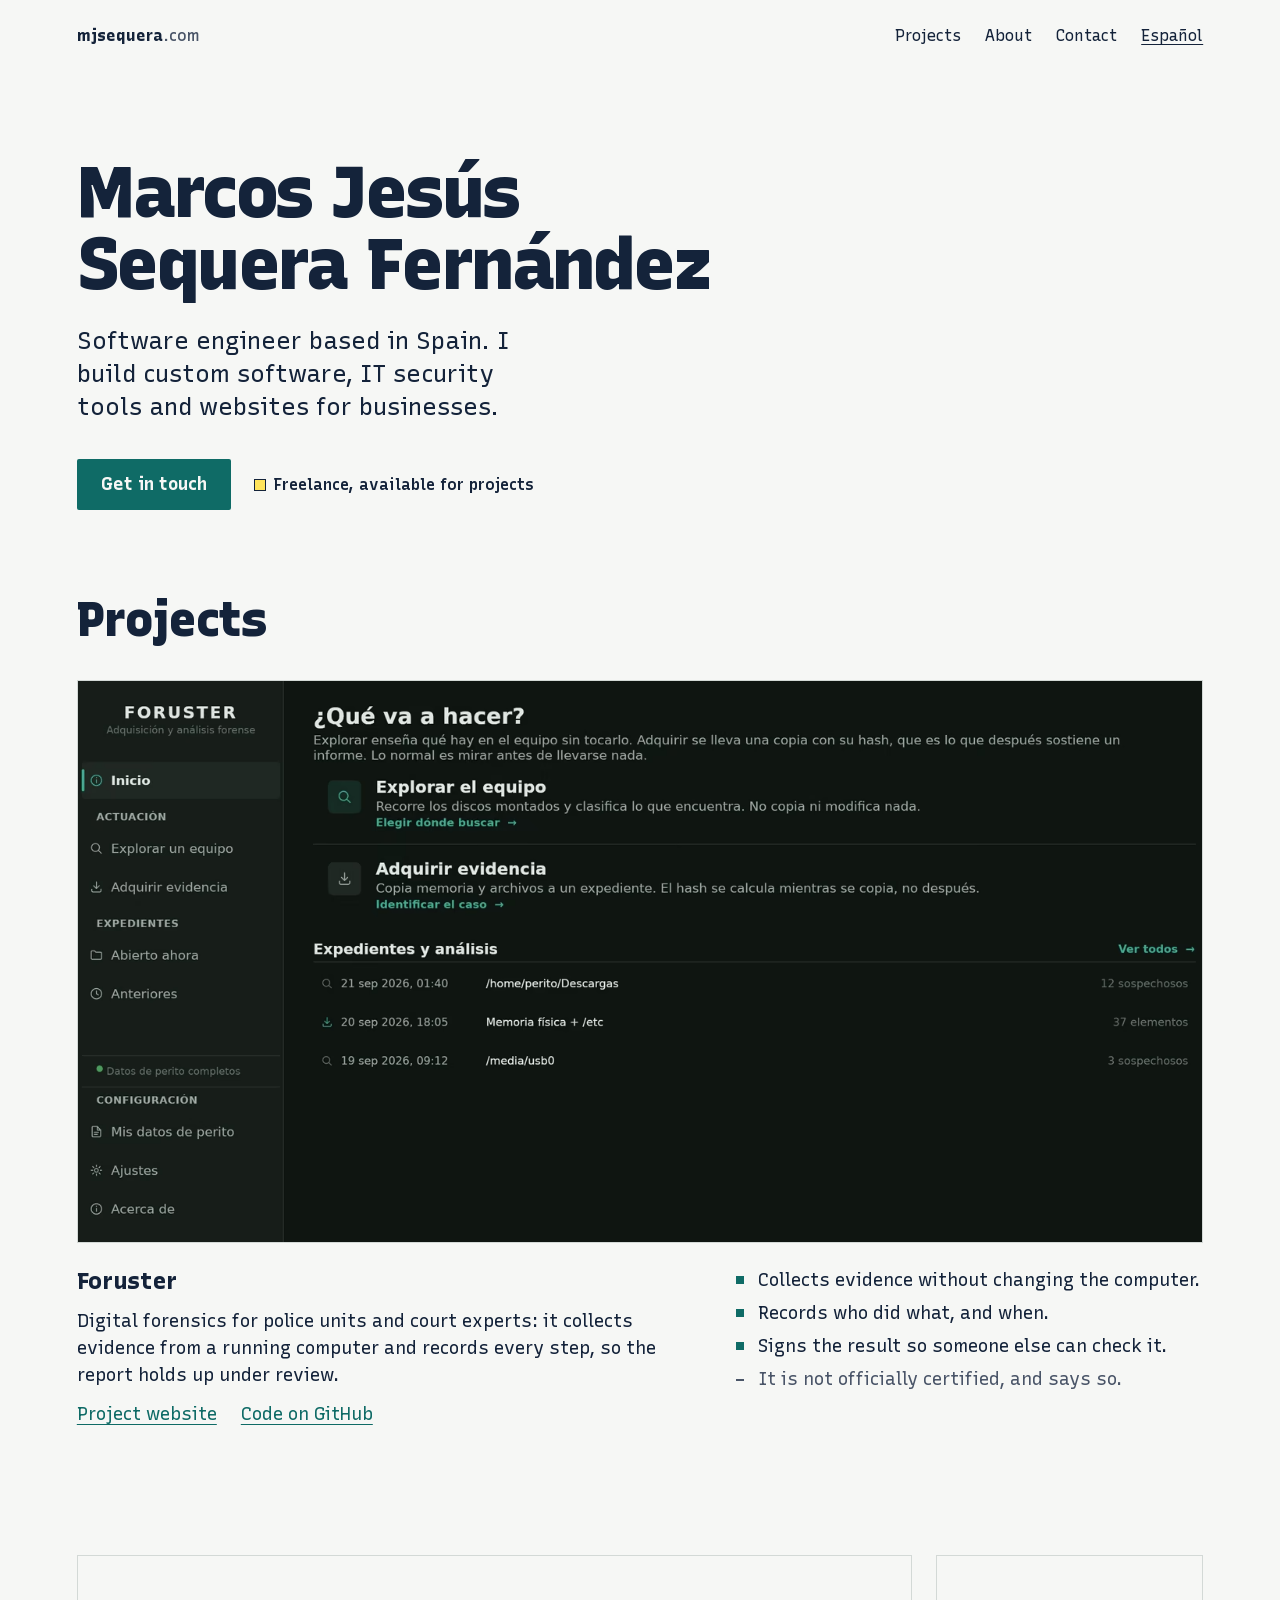
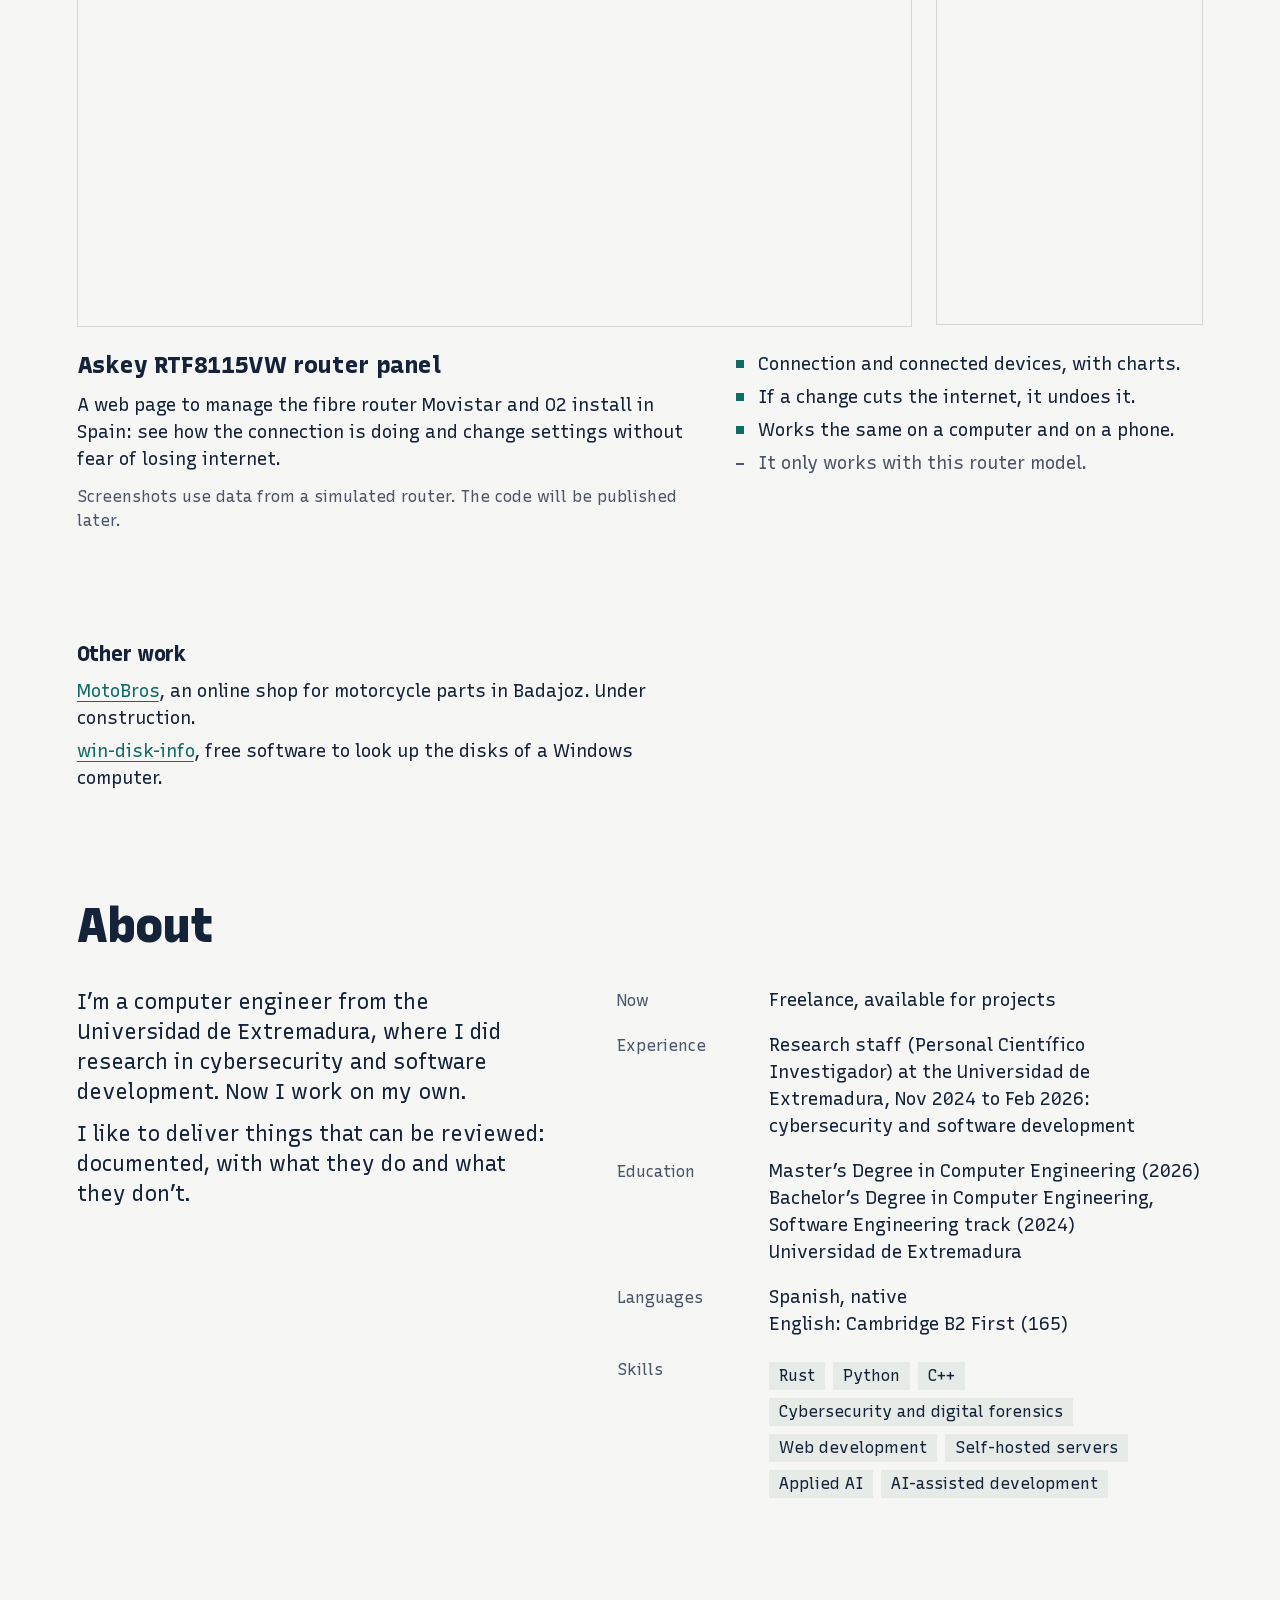
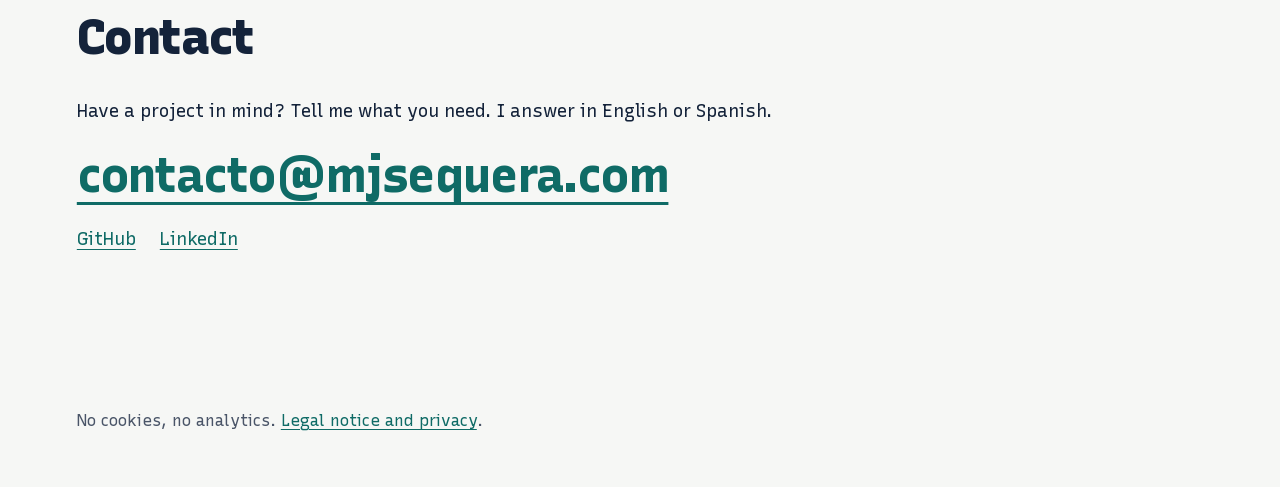
==== en/index.html @ 3b527295 "Publicar c55e4aa" ====
<!DOCTYPE html>
<html lang="en">
<head>
<meta charset="utf-8">
<meta http-equiv="Content-Security-Policy" content="default-src 'none'; style-src 'self'; img-src 'self'; font-src 'self'; base-uri 'none'; form-action 'none'">
<meta name="referrer" content="no-referrer">
<meta name="viewport" content="width=device-width, initial-scale=1">
<title>Marcos Jesús Sequera Fernández, software engineer</title>
<meta name="description" content="Freelance software engineer in Spain: custom software, IT security and websites for businesses. Available for projects.">
<meta name="color-scheme" content="light dark">
<meta name="theme-color" content="#f6f7f5" media="(prefers-color-scheme: light)">
<meta name="theme-color" content="#0f1b2d" media="(prefers-color-scheme: dark)">
<link rel="canonical" href="https://mjsequera.com/en/">
<link rel="alternate" hreflang="en" href="https://mjsequera.com/en/">
<link rel="alternate" hreflang="es" href="https://mjsequera.com/">
<link rel="alternate" hreflang="x-default" href="https://mjsequera.com/">
<meta property="og:type" content="website">
<meta property="og:site_name" content="Marcos Jesús Sequera Fernández">
<meta property="og:title" content="Marcos Jesús Sequera Fernández, software engineer">
<meta property="og:description" content="Freelance software engineer in Spain: custom software, IT security and websites for businesses. Available for projects.">
<meta property="og:url" content="https://mjsequera.com/en/">
<meta property="og:locale" content="en_GB">
<meta property="og:image" content="https://mjsequera.com/og.png">
<meta property="og:image:width" content="1200">
<meta property="og:image:height" content="630">
<meta property="og:image:alt" content="Marcos Jesús Sequera Fernández, software engineer: IT security, custom software and websites for businesses.">
<meta name="twitter:card" content="summary_large_image">
<meta name="twitter:title" content="Marcos Jesús Sequera Fernández, software engineer">
<meta name="twitter:description" content="Freelance software engineer in Spain: custom software, IT security and websites for businesses. Available for projects.">
<meta name="twitter:image" content="https://mjsequera.com/og.png">
<meta name="twitter:image:alt" content="Marcos Jesús Sequera Fernández, software engineer: IT security, custom software and websites for businesses.">
<link rel="preload" href="/fonts/recursive-texto.ffcfb6e7d9.woff2" as="font" type="font/woff2" crossorigin>
<link rel="stylesheet" href="/style.css?h=6507ff022df979b669b0">
<link rel="icon" href="/favicon.svg" type="image/svg+xml">
<script type="application/ld+json">
{
  "@context": "https://schema.org",
  "@type": "Person",
  "name": "Marcos Jesús Sequera Fernández",
  "url": "https://mjsequera.com",
  "jobTitle": "Software engineer",
  "email": "mailto:contacto@mjsequera.com",
  "sameAs": ["https://github.com/m4rz3r0", "https://es.linkedin.com/in/msequerapj"]
}
</script>
</head>
<body>
<a class="saltar" href="#contenido">Skip to content</a>
<header class="cabecera">
  <a class="marca" href="/en/">mjsequera<span class="marca-dominio">.com</span></a>
  <nav class="nav" aria-label="Sections">
    <ul>
      <li><a href="/en/#proyectos">Projects</a></li>
      <li><a href="/en/#sobre-mi">About</a></li>
      <li><a href="/en/#contacto">Contact</a></li>
    </ul>
  </nav>
  <a class="idioma" href="/" hreflang="es" lang="es" aria-label="Leer esta página en español">Español</a>
</header>
<main id="contenido" tabindex="-1">

<div class="portada">
<h1 id="nombre">Marcos Jesús Sequera Fernández</h1>
<p class="entrada">Software engineer based in Spain. I build custom software, IT security tools and websites for businesses.</p>
<p class="acciones"><a class="boton" href="mailto:contacto@mjsequera.com">Get in touch</a> <span class="estado">Freelance, available for projects</span></p>
</div>
<section id="proyectos" aria-labelledby="t-proyectos">
<h2 id="t-proyectos">Projects</h2>
<article class="proyecto" aria-labelledby="p-foruster">
<figure class="captura">
<picture>
<source type="image/avif" srcset="/img/foruster-inicio-720.avif 720w, /img/foruster-inicio-1440.avif 1440w" sizes="(min-width: 64em) 72rem, 100vw">
<source type="image/webp" srcset="/img/foruster-inicio-720.webp 720w, /img/foruster-inicio-1440.webp 1440w" sizes="(min-width: 64em) 72rem, 100vw">
<img src="/img/foruster-inicio-720.png" srcset="/img/foruster-inicio-720.png 720w, /img/foruster-inicio-1440.png 1440w" sizes="(min-width: 64em) 72rem, 100vw" width="1440" height="718" alt="Foruster’s home screen: explore the computer without touching it or acquire evidence, and the list of recent cases." loading="eager" decoding="async">
</picture>
</figure>
<div class="ficha">
<div class="ficha-texto">
<h3 id="p-foruster">Foruster</h3>
<p>Digital forensics for police units and court experts: it collects evidence from a running computer and records every step, so the report holds up under review.</p>
<p class="enlaces"><a href="https://m4rz3r0.github.io/foruster/">Project website</a> <a href="https://github.com/m4rz3r0/foruster">Code on GitHub</a></p>
</div>
<ul class="datos">
<li>Collects evidence without changing the computer.</li>
<li>Records who did what, and when.</li>
<li>Signs the result so someone else can check it.</li>
<li class="limite">It is not officially certified, and says so.</li>
</ul>
</div>
</article>
<article class="proyecto" aria-labelledby="p-router">
<figure class="captura captura-par">
<div class="captura-ancha">
<picture>
<source type="image/avif" srcset="/img/panel-escritorio-720.avif 720w, /img/panel-escritorio-1440.avif 1440w" sizes="(min-width: 64em) 52rem, 100vw">
<source type="image/webp" srcset="/img/panel-escritorio-720.webp 720w, /img/panel-escritorio-1440.webp 1440w" sizes="(min-width: 64em) 52rem, 100vw">
<img src="/img/panel-escritorio-720.png" srcset="/img/panel-escritorio-720.png 720w, /img/panel-escritorio-1440.png 1440w" sizes="(min-width: 64em) 52rem, 100vw" width="1440" height="640" alt="The panel’s status page on a computer: connection, uptime, load, memory and connected devices." loading="lazy" decoding="async">
</picture>
</div>
<div class="captura-movil">
<picture>
<source type="image/avif" srcset="/img/panel-movil-720.avif 720w" sizes="(min-width: 64em) 15rem, (min-width: 40em) 25vw, 15rem">
<source type="image/webp" srcset="/img/panel-movil-720.webp 720w" sizes="(min-width: 64em) 15rem, (min-width: 40em) 25vw, 15rem">
<img src="/img/panel-movil-720.png" srcset="/img/panel-movil-720.png 720w" sizes="(min-width: 64em) 15rem, (min-width: 40em) 25vw, 15rem" width="720" height="1000" alt="The same status page on a phone." loading="lazy" decoding="async">
</picture>
</div>
</figure>
<div class="ficha">
<div class="ficha-texto">
<h3 id="p-router">Askey RTF8115VW router panel</h3>
<p>A web page to manage the fibre router Movistar and O2 install in Spain: see how the connection is doing and change settings without fear of losing internet.</p>
<p class="nota">Screenshots use data from a simulated router. The code will be published later.</p>
</div>
<ul class="datos">
<li>Connection and connected devices, with charts.</li>
<li>If a change cuts the internet, it undoes it.</li>
<li>Works the same on a computer and on a phone.</li>
<li class="limite">It only works with this router model.</li>
</ul>
</div>
</article>
<div class="otros">
<h3>Other work</h3>
<ul>
<li><a href="https://motobros.es" hreflang="es">MotoBros</a>, an online shop for motorcycle parts in Badajoz. Under construction.</li>
<li><a href="https://github.com/m4rz3r0/win-disk-info">win-disk-info</a>, free software to look up the disks of a Windows computer.</li>
</ul>
</div>
</section>
<section id="sobre-mi" aria-labelledby="t-sobre">
<h2 id="t-sobre">About</h2>
<div class="sobre">
<div class="sobre-texto">
<p>I’m a computer engineer from the Universidad de Extremadura, where I did research in cybersecurity and software development. Now I work on my own.</p>
<p>I like to deliver things that can be reviewed: documented, with what they do and what they don’t.</p>
</div>
<dl class="hechos">
<dt>Now</dt>
<dd>Freelance, available for projects</dd>
<dt>Experience</dt>
<dd>Research staff (Personal Científico Investigador) at the Universidad de Extremadura, Nov 2024 to Feb 2026: cybersecurity and software development</dd>
<dt>Education</dt>
<dd>Master’s Degree in Computer Engineering (2026)<br>Bachelor’s Degree in Computer Engineering, Software Engineering track (2024)<br>Universidad de Extremadura</dd>
<dt>Languages</dt>
<dd>Spanish, native<br>English: Cambridge B2 First (165)</dd>
<dt>Skills</dt>
<dd><ul class="aptitudes"><li>Rust</li><li>Python</li><li>C++</li><li>Cybersecurity and digital forensics</li><li>Web development</li><li>Self-hosted servers</li><li>Applied AI</li><li>AI-assisted development</li></ul></dd>
</dl>
</div>
</section>
<section id="contacto" class="contacto" aria-labelledby="t-contacto">
<h2 id="t-contacto">Contact</h2>
<p>Have a project in mind? Tell me what you need. I answer in English or Spanish.</p>
<p class="correo"><a href="mailto:contacto@mjsequera.com">contacto@mjsequera.com</a></p>
<p class="enlaces"><a href="https://github.com/m4rz3r0">GitHub</a> <a href="https://es.linkedin.com/in/msequerapj">LinkedIn</a></p>
</section>


</main>
<footer class="pie">
  <p>No cookies, no analytics. <a href="/en/legal/">Legal notice and privacy</a>.</p>
</footer>
</body>
</html>
---- style.css ----
@font-face{font-family:"Recursive Sans";font-style:normal;font-weight:400 900;font-display:swap;src:url("/fonts/recursive-texto.ffcfb6e7d9.woff2") format("woff2")}:root{--fondo: #f6f7f5;--tinta: #14233a;--tenue: #4a5568;--acento: #0f6b66;--sobreacento: #f6f7f5;--rotulador: #ffe45c;--marcado: #14233a;--superficie: #e7ebe8;--borde: #d3d9d6}@media (prefers-color-scheme: dark){:root{--fondo: #0f1b2d;--tinta: #e7ecf2;--tenue: #a9b4c2;--acento: #5cc2b8;--sobreacento: #0f1b2d;--rotulador: #e9cf4a;--marcado: #0f1b2d;--superficie: #182a42;--borde: #2c4262}}*,*::before,*::after{box-sizing:border-box}html{-webkit-text-size-adjust:100%;text-size-adjust:100%}body{margin:0;padding:0 clamp(1rem,6vw,6rem);background:var(--fondo);color:var(--tinta);font-family:"Recursive Sans",system-ui,sans-serif;font-size:1.125rem;line-height:1.5;font-kerning:normal}.cabecera,main,.pie{max-width:72rem}img{display:block;max-width:100%;height:auto}a{color:var(--acento);text-decoration-line:underline;text-decoration-thickness:.07em;text-underline-offset:.2em;transition:text-decoration-thickness 120ms ease-out}a:hover{text-decoration-thickness:.16em}a:focus-visible{background:var(--rotulador);color:var(--marcado);text-decoration-color:var(--marcado);text-decoration-thickness:.16em;box-shadow:0 0 0 .2em var(--rotulador);outline:2px solid var(--marcado);outline-offset:.2em}main:focus{outline:none}@media (prefers-reduced-motion: reduce){*,*::before,*::after{transition:none !important;animation:none !important}}.saltar{position:absolute;left:1rem;top:-10rem;z-index:1;padding:.5rem .75rem;font-size:1rem}.saltar:focus-visible{top:1rem}h1,h2,h3{margin:0;color:var(--tinta);text-wrap:balance}h2{margin-bottom:2.25rem;font-size:clamp(2.25rem,1.5rem + 2.5vw,3rem);font-weight:850;line-height:1.05;letter-spacing:-.03em}h3{margin-bottom:.75rem;font-size:1.5rem;font-weight:800;line-height:1.2;letter-spacing:-.015em}p,ul,ol,dl{margin:0 0 .75rem}li{margin-bottom:.375rem}strong{font-weight:700}[id]{scroll-margin-top:1.5rem}.cabecera{display:flex;flex-wrap:wrap;align-items:baseline;gap:.75rem 1.5rem;padding-block:1.5rem;font-size:1rem}.marca{margin-right:auto;color:var(--tinta);font-weight:800;text-decoration:none}.marca-dominio{color:var(--tenue);font-weight:500}.nav ul{display:flex;flex-wrap:wrap;gap:.25rem 1.5rem;margin:0;padding:0;list-style:none}.nav li{margin:0}.nav a,.idioma{color:var(--tinta);text-decoration-color:rgba(0,0,0,0)}.nav a:hover,.idioma:hover{text-decoration-color:currentColor}.idioma{text-decoration-color:currentColor}.portada{padding-block:clamp(3rem,7vw,5.25rem) 0}.portada h1{max-width:10em;margin-bottom:1.5rem;font-size:clamp(2.625rem,1rem + 6vw,4.5rem);font-weight:850;line-height:1;letter-spacing:-.035em}.entrada{max-width:30rem;margin-bottom:2.25rem;font-size:clamp(1.3125rem,1.1rem + .8vw,1.5rem);line-height:1.375}.acciones{display:flex;flex-wrap:wrap;align-items:center;gap:1rem 1.5rem}.boton{display:inline-block;padding:.75rem 1.5rem;background:var(--acento);color:var(--sobreacento);font-weight:700;text-decoration:none;border-radius:2px}.boton:hover{text-decoration:underline;text-decoration-thickness:.1em}.boton:focus-visible{text-decoration:underline}.estado{display:inline-flex;align-items:center;gap:.5rem;color:var(--tinta);font-size:1rem;font-weight:600}.estado::before{content:"";width:.625rem;height:.625rem;background:var(--rotulador);outline:1px solid var(--marcado)}main>section{padding-top:clamp(3.75rem,8vw,6rem)}main>#proyectos{padding-top:clamp(3rem,6vw,4.5rem)}.proyecto+.proyecto{margin-top:clamp(4.5rem,9vw,7.5rem)}.captura{margin:0 0 1.5rem}.captura img{width:100%;border:1px solid var(--borde)}.captura-par{display:grid;gap:1rem;align-items:start}.captura-movil{max-width:15rem}@media (min-width: 40em){.captura-par{grid-template-columns:minmax(0, 1fr) minmax(0, .32fr);gap:clamp(.75rem,2vw,1.5rem)}.captura-movil{max-width:none}}.ficha{display:grid;gap:.75rem 3rem}.ficha p{max-width:40rem}.datos{padding:0;list-style:none}.datos li{position:relative;padding-left:1.5rem}.datos li::before{content:"";position:absolute;left:.125rem;top:.5em;width:.5rem;height:.5rem;background:var(--acento)}.datos .limite{color:var(--tenue)}.datos .limite::before{top:.72em;height:2px;background:var(--tenue)}.enlaces{display:flex;flex-wrap:wrap;gap:.375rem 1.5rem}.nota{color:var(--tenue);font-size:1rem}.otros{margin-top:clamp(3.75rem,8vw,6rem);max-width:40rem}.otros h3{font-size:1.3125rem}.otros ul{padding:0;list-style:none}.sobre{display:grid;gap:1.5rem 4.5rem}.sobre-texto{max-width:30rem;font-size:1.3125rem;line-height:1.43}.hechos{margin:0}.hechos dt{color:var(--tenue);font-size:1rem}.hechos dd{margin:0 0 1.125rem}.aptitudes{display:flex;flex-wrap:wrap;gap:.5rem;margin:.375rem 0 0;padding:0;list-style:none}.aptitudes li{margin:0;padding:.125rem .625rem;background:var(--superficie);font-size:1rem}.correo{margin-block:1.5rem;font-size:clamp(1.5rem,.6rem + 4vw,3rem);font-weight:800;letter-spacing:-.025em;line-height:1.1;overflow-wrap:anywhere}.documento{max-width:40rem;padding-top:clamp(3rem,8vw,6rem)}.documento h1{margin-bottom:1.5rem;font-size:clamp(2.25rem,1.5rem + 2.5vw,3rem);font-weight:850;line-height:1.05;letter-spacing:-.03em}.documento h2{margin:2.25rem 0 .75rem;font-size:1.5rem;font-weight:800;letter-spacing:-.01em}.error{max-width:40rem;padding-top:clamp(3rem,8vw,6rem)}.error section+section{margin-top:3rem}.error h1{margin-bottom:1.125rem;font-size:clamp(2.25rem,1.5rem + 2.5vw,3rem);font-weight:850;letter-spacing:-.03em;line-height:1.05}.error h2{margin-bottom:.75rem;font-size:1.5rem}.pie{margin-top:clamp(4.5rem,10vw,7.5rem);padding-block:2.25rem 3rem;color:var(--tenue);font-size:1rem}.pie p{margin-bottom:.375rem}@media (min-width: 56em){.ficha{grid-template-columns:minmax(0, 1.3fr) minmax(0, 1fr)}.sobre{grid-template-columns:minmax(0, 1fr) minmax(0, 1.25fr)}.hechos{display:grid;grid-template-columns:8rem minmax(0, 1fr);column-gap:1.5rem}.hechos dt{padding-top:.125rem}}
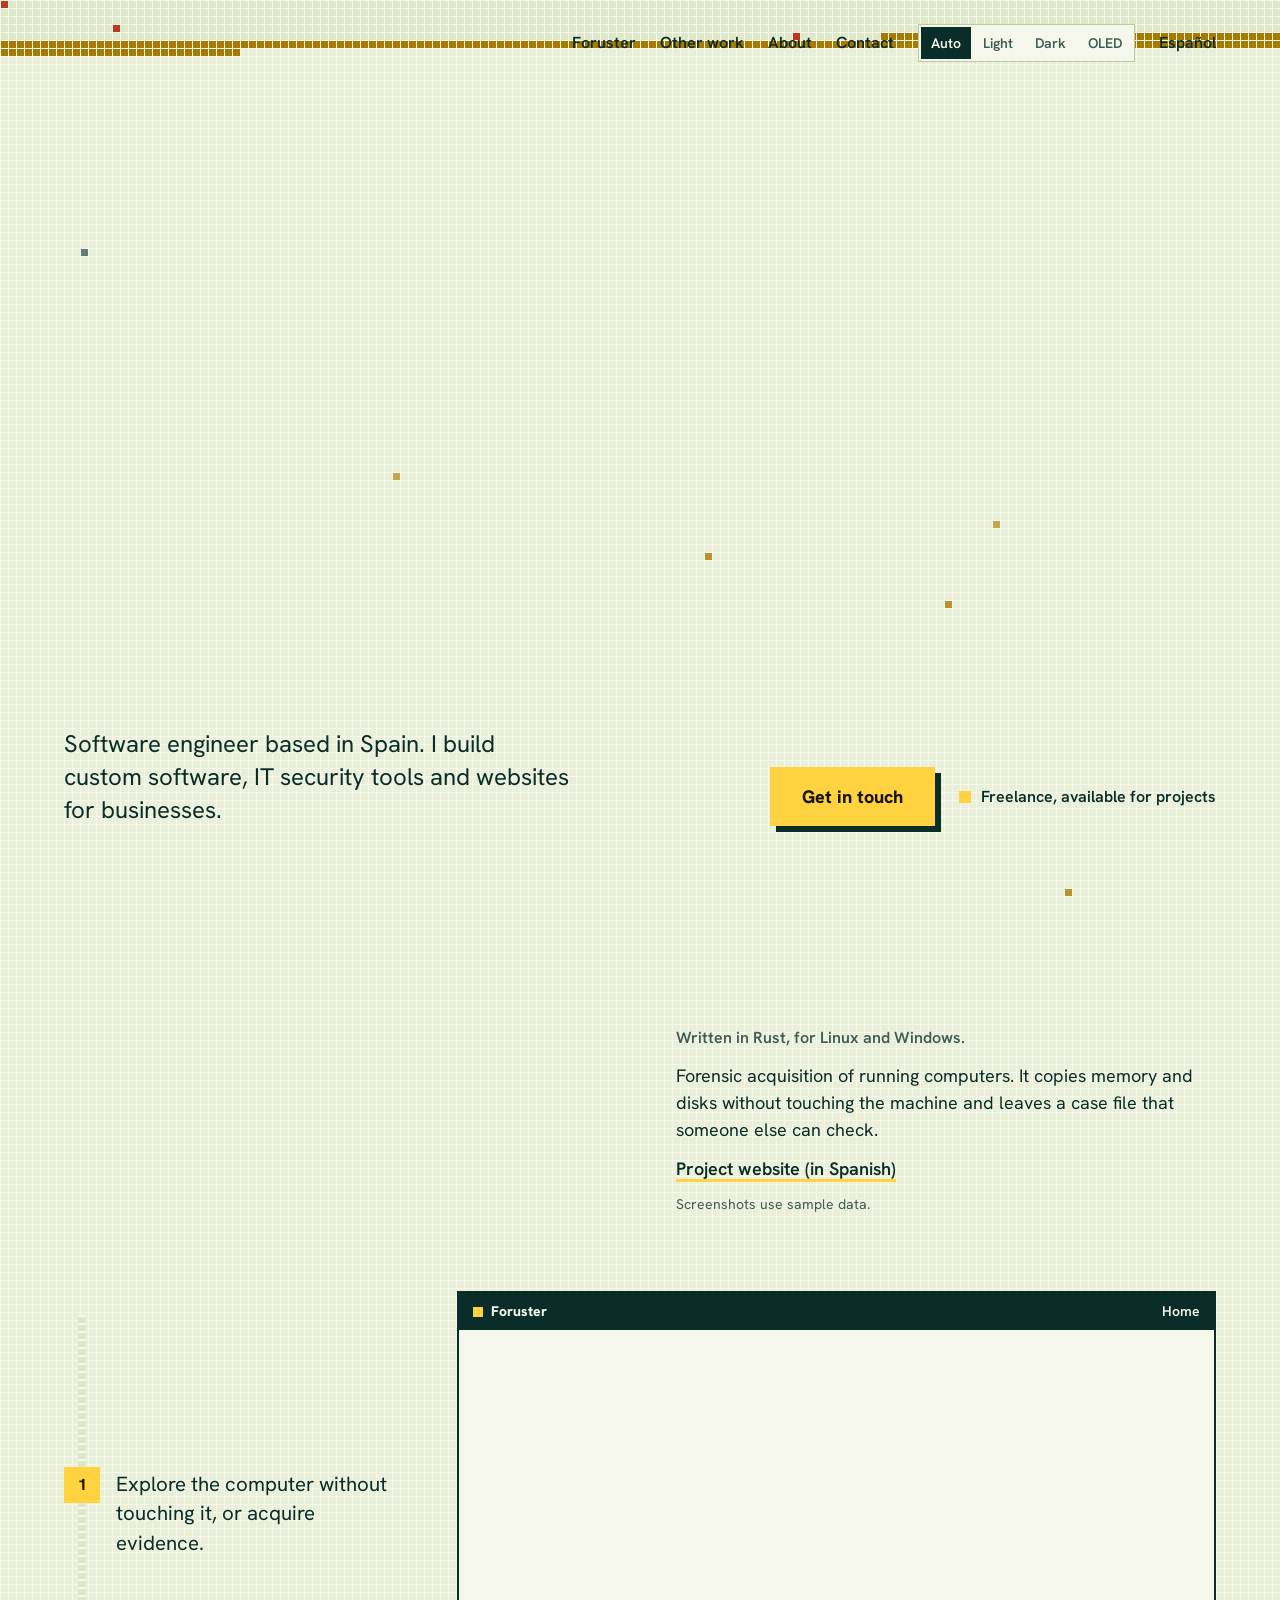
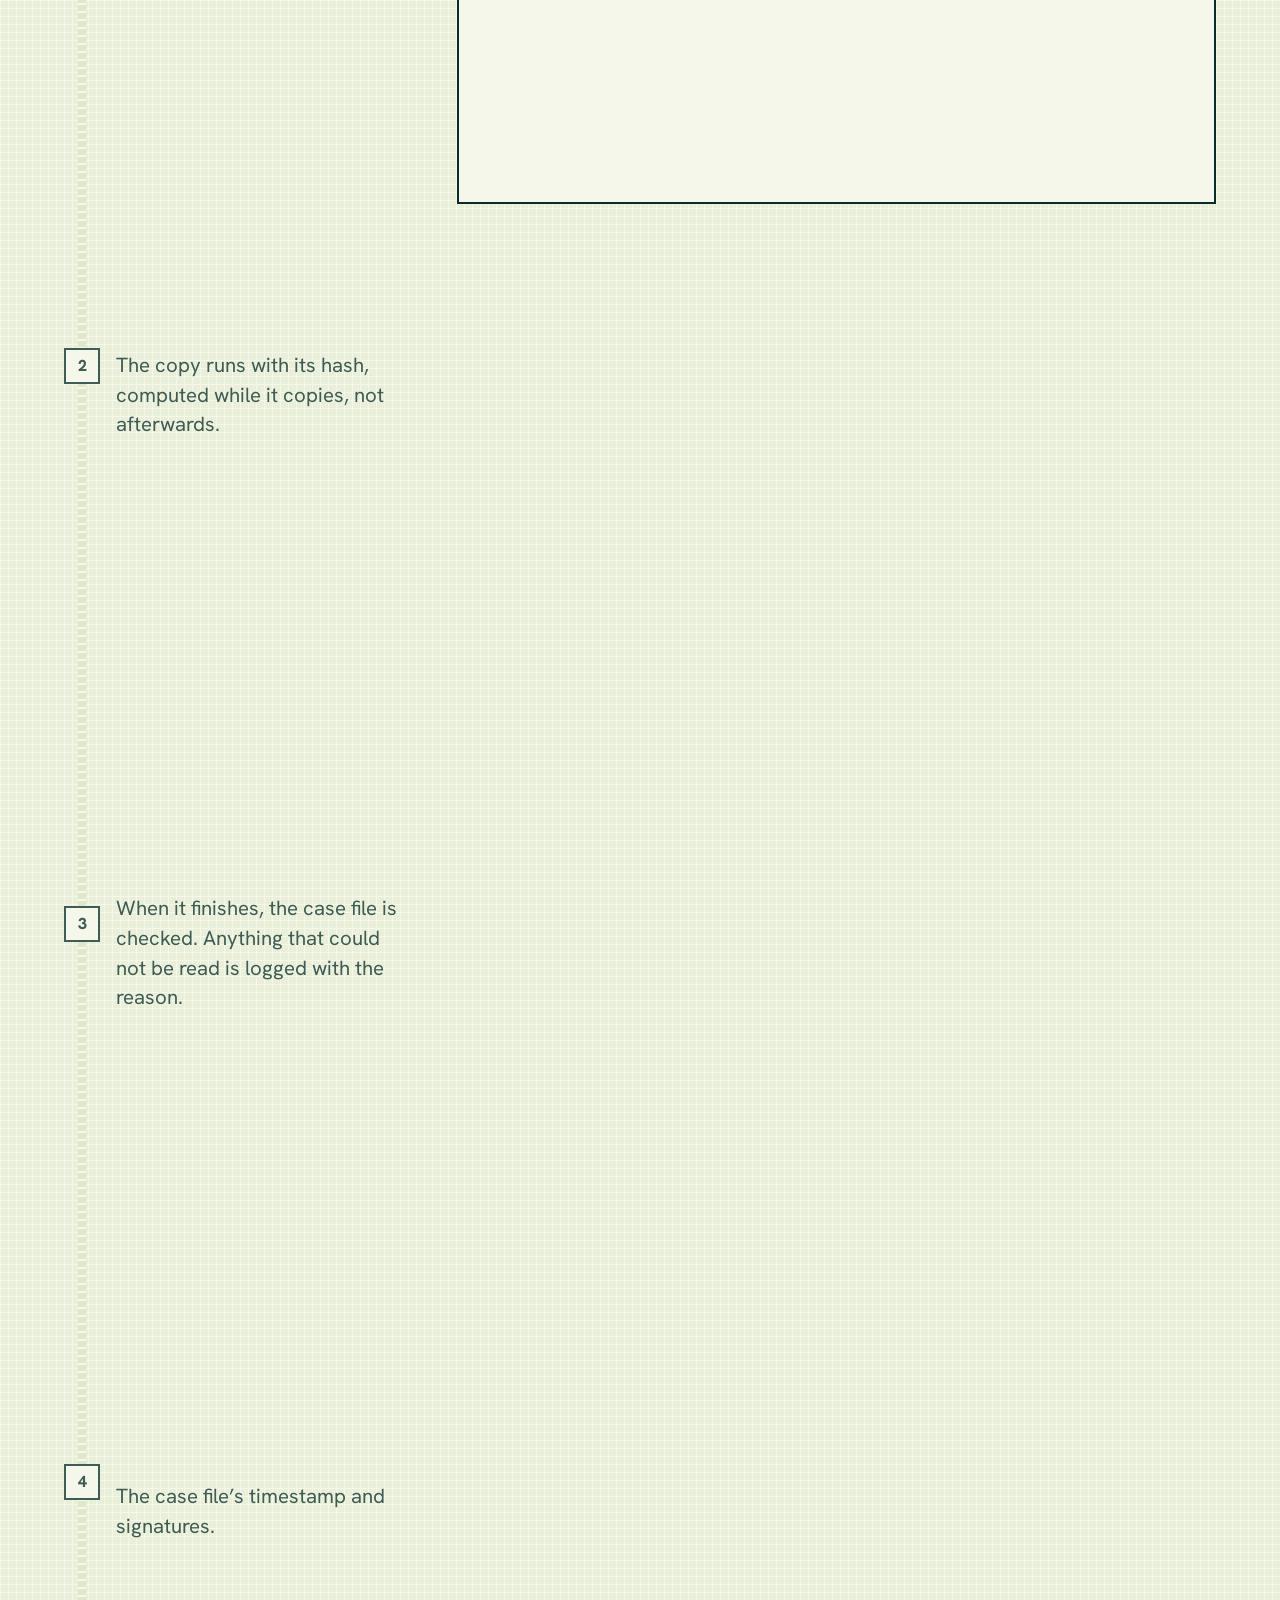
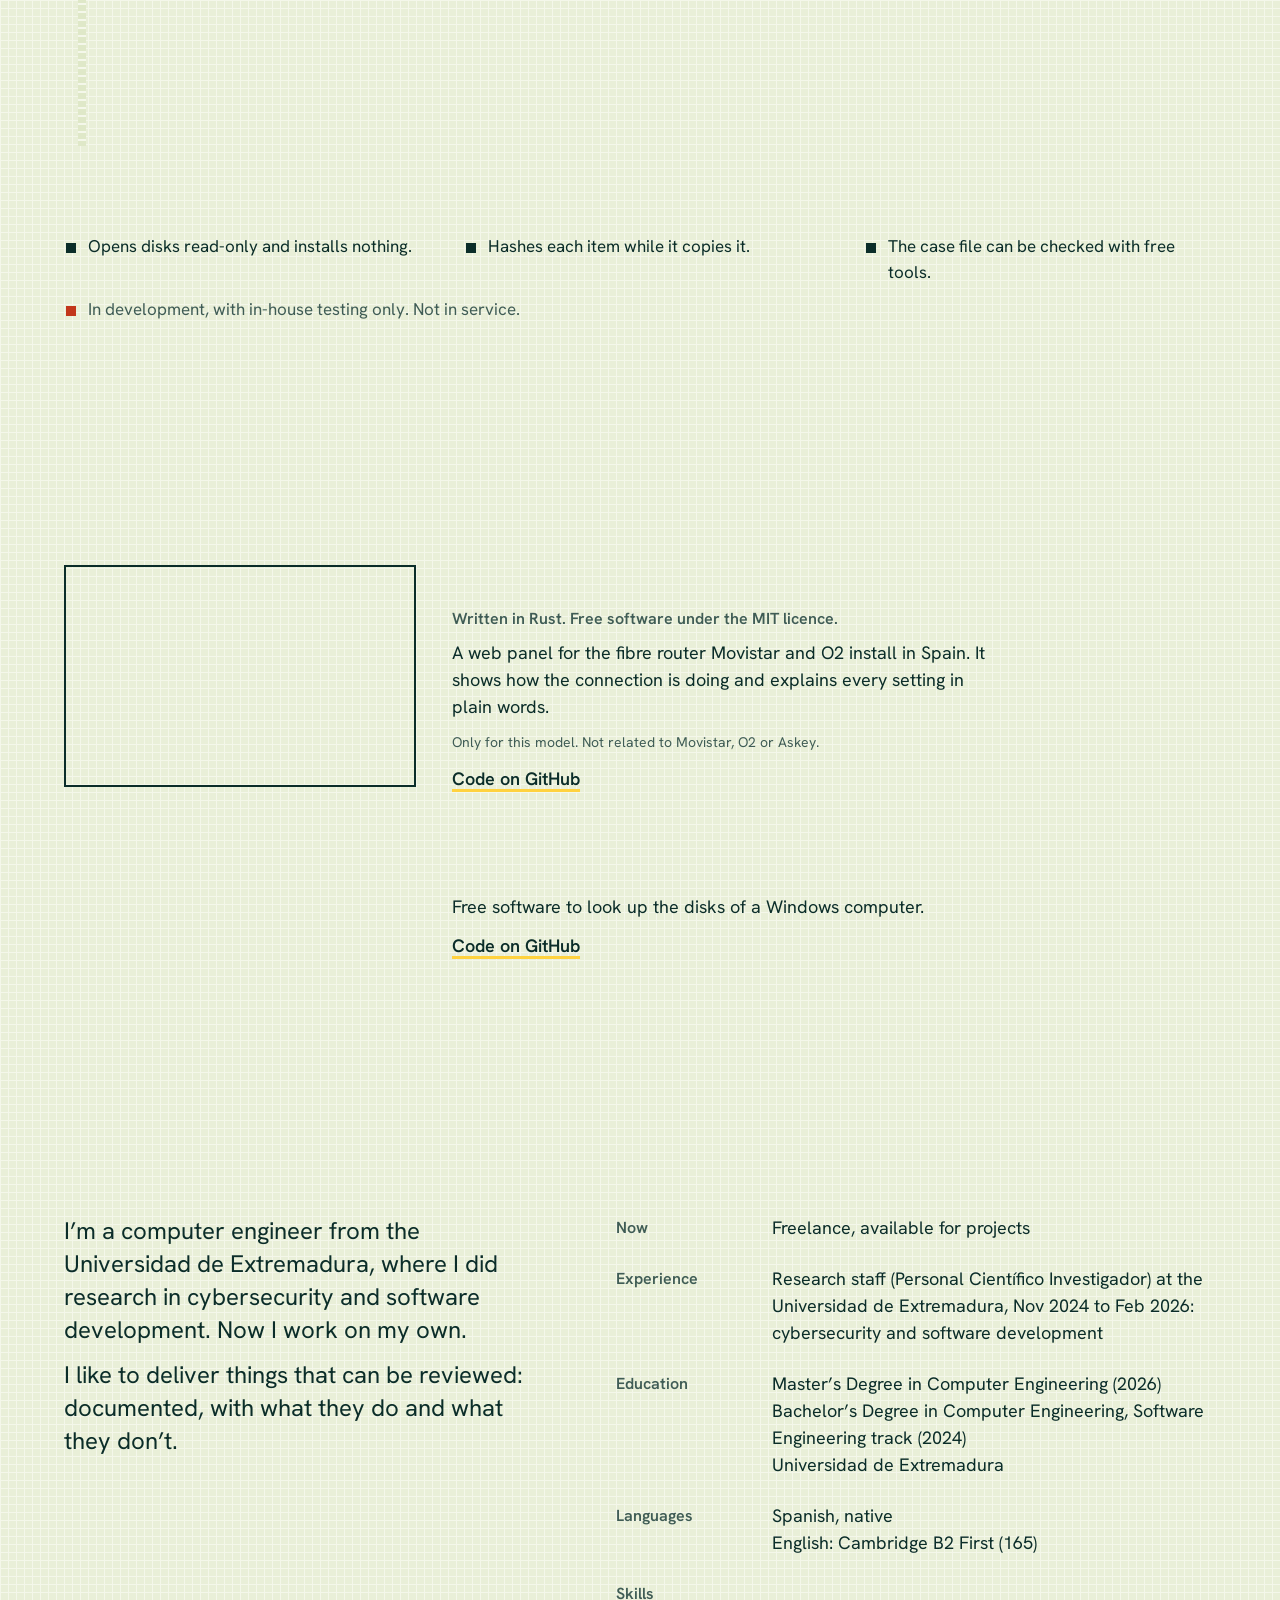
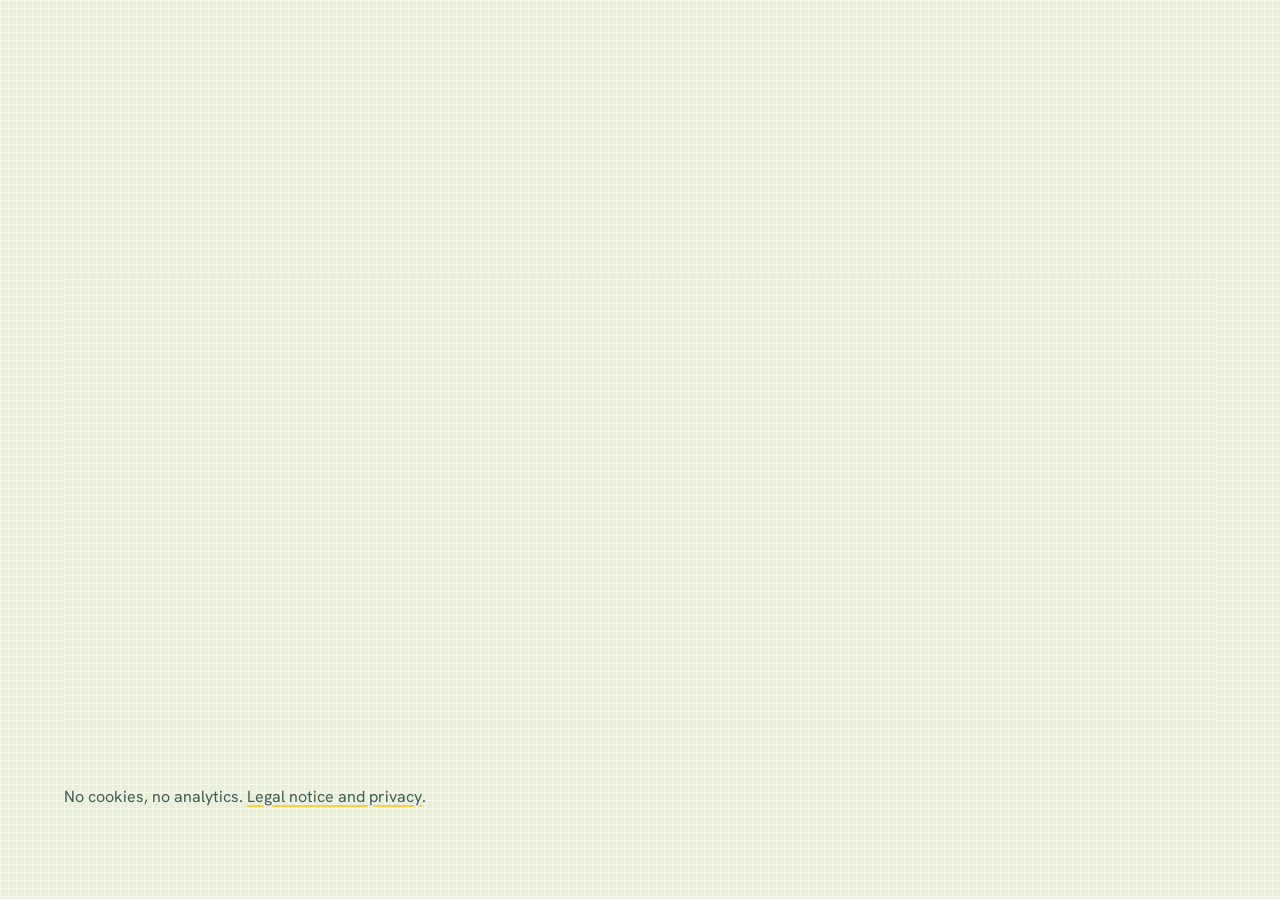
==== commit 941b44dc: "Publicación" ====
--- a/en/index.html
+++ b/en/index.html
@@ -2,14 +2,16 @@
 <html lang="en">
 <head>
 <meta charset="utf-8">
-<meta http-equiv="Content-Security-Policy" content="default-src 'none'; style-src 'self'; img-src 'self'; font-src 'self'; base-uri 'none'; form-action 'none'">
+<meta http-equiv="Content-Security-Policy" content="default-src 'none'; script-src 'self'; style-src 'self'; img-src 'self'; font-src 'self'; base-uri 'none'; form-action 'none'">
 <meta name="referrer" content="no-referrer">
 <meta name="viewport" content="width=device-width, initial-scale=1">
+<script src="/tema.js?h=c7b3dafd8386d77a4b92"></script>
+<script src="/vivo.js?h=caf0a452a438f460396f" defer></script>
 <title>Marcos Jesús Sequera Fernández, software engineer</title>
 <meta name="description" content="Freelance software engineer in Spain: custom software, IT security and websites for businesses. Available for projects.">
 <meta name="color-scheme" content="light dark">
-<meta name="theme-color" content="#f6f7f5" media="(prefers-color-scheme: light)">
-<meta name="theme-color" content="#0f1b2d" media="(prefers-color-scheme: dark)">
+<meta name="theme-color" content="#f4f7ea" media="(prefers-color-scheme: light)">
+<meta name="theme-color" content="#0b2f2b" media="(prefers-color-scheme: dark)">
 <link rel="canonical" href="https://mjsequera.com/en/">
 <link rel="alternate" hreflang="en" href="https://mjsequera.com/en/">
 <link rel="alternate" hreflang="es" href="https://mjsequera.com/">
@@ -29,8 +31,8 @@
 <meta name="twitter:description" content="Freelance software engineer in Spain: custom software, IT security and websites for businesses. Available for projects.">
 <meta name="twitter:image" content="https://mjsequera.com/og.png">
 <meta name="twitter:image:alt" content="Marcos Jesús Sequera Fernández, software engineer: IT security, custom software and websites for businesses.">
-<link rel="preload" href="/fonts/recursive-texto.ffcfb6e7d9.woff2" as="font" type="font/woff2" crossorigin>
-<link rel="stylesheet" href="/style.css?h=6507ff022df979b669b0">
+<link rel="preload" href="/fonts/hankengrotesk-latin.e9201eddf1.woff2" as="font" type="font/woff2" crossorigin>
+<link rel="stylesheet" href="/style.css?h=68d2a3bb7885b6bc3dc3">
 <link rel="icon" href="/favicon.svg" type="image/svg+xml">
 <script type="application/ld+json">
 {
@@ -47,87 +49,138 @@
 <body>
 <a class="saltar" href="#contenido">Skip to content</a>
 <header class="cabecera">
-  <a class="marca" href="/en/">mjsequera<span class="marca-dominio">.com</span></a>
   <nav class="nav" aria-label="Sections">
     <ul>
-      <li><a href="/en/#proyectos">Projects</a></li>
+      <li><a href="/en/#foruster">Foruster</a></li>
+      <li><a href="/en/#otros">Other work</a></li>
       <li><a href="/en/#sobre-mi">About</a></li>
       <li><a href="/en/#contacto">Contact</a></li>
     </ul>
-  </nav>
+  </nav><div class="tema" role="group" aria-label="Theme" hidden>
+  <button type="button" value="auto">Auto</button>
+  <button type="button" value="claro">Light</button>
+  <button type="button" value="oscuro">Dark</button>
+  <button type="button" value="oled">OLED</button>
+</div>
+
   <a class="idioma" href="/" hreflang="es" lang="es" aria-label="Leer esta página en español">Español</a>
 </header>
 <main id="contenido" tabindex="-1">
 
-<div class="portada">
-<h1 id="nombre">Marcos Jesús Sequera Fernández</h1>
+<div class="portada" id="inicio">
+<h1 id="nombre" class="nombre"><span>Marcos Jesús</span> <span>Sequera Fernández</span></h1>
+<div class="portada-pie">
 <p class="entrada">Software engineer based in Spain. I build custom software, IT security tools and websites for businesses.</p>
 <p class="acciones"><a class="boton" href="mailto:contacto@mjsequera.com">Get in touch</a> <span class="estado">Freelance, available for projects</span></p>
 </div>
-<section id="proyectos" aria-labelledby="t-proyectos">
-<h2 id="t-proyectos">Projects</h2>
-<article class="proyecto" aria-labelledby="p-foruster">
-<figure class="captura">
+</div>
+<section id="foruster" class="proyecto" aria-labelledby="p-foruster" data-recorrido data-zona="Foruster">
+<header class="proyecto-cabeza">
+<h2 id="p-foruster">Foruster</h2>
+<div class="proyecto-resumen">
+<p class="meta">Written in Rust, for Linux and Windows.</p>
+<p>Forensic acquisition of running computers. It copies memory and disks without touching the machine and leaves a case file that someone else can check.</p>
+<p class="enlaces"><a href="https://m4rz3r0.github.io/foruster/" hreflang="es">Project website (in Spanish)</a></p>
+<p class="nota">Screenshots use sample data.</p>
+</div>
+</header>
+<div class="recorrido">
+<ol class="pasos">
+<li class="paso" data-pantalla="m-foruster-inicio"><h3>Home</h3><p>Explore the computer without touching it, or acquire evidence.</p></li>
+<li class="paso" data-pantalla="m-foruster-copia"><h3>Copy</h3><p>The copy runs with its hash, computed while it copies, not afterwards.</p></li>
+<li class="paso" data-pantalla="m-foruster-comprobacion"><h3>Check</h3><p>When it finishes, the case file is checked. Anything that could not be read is logged with the reason.</p></li>
+<li class="paso" data-pantalla="m-foruster-sello"><h3>Seal</h3><p>The case file’s timestamp and signatures.</p></li>
+</ol>
+<figure class="escena">
+<div class="ventana">
+<div class="ventana-barra" aria-hidden="true"><span class="ventana-app">Foruster</span> <span class="ventana-paso">Home</span></div>
+<div class="pantallas">
+<div class="pantalla" id="m-foruster-inicio" data-foco="30% 22%">
+<picture class="solo-oscuro">
+<source type="image/avif" srcset="/img/foruster-inicio-oscuro-800.avif 800w, /img/foruster-inicio-oscuro-1600.avif 1600w" sizes="(min-width: 56em) 48rem, 100vw">
+<source type="image/webp" srcset="/img/foruster-inicio-oscuro-800.webp 800w, /img/foruster-inicio-oscuro-1600.webp 1600w" sizes="(min-width: 56em) 48rem, 100vw">
+<img src="/img/foruster-inicio-oscuro-800.png" srcset="/img/foruster-inicio-oscuro-800.png 800w, /img/foruster-inicio-oscuro-1600.png 1600w" sizes="(min-width: 56em) 48rem, 100vw" width="1600" height="1000" alt="Foruster’s home screen: explore the computer or acquire evidence, and the list of recent cases and analyses." loading="lazy" decoding="async">
+</picture>
+<picture class="solo-claro">
+<source type="image/avif" srcset="/img/foruster-inicio-claro-800.avif 800w, /img/foruster-inicio-claro-1600.avif 1600w" sizes="(min-width: 56em) 48rem, 100vw">
+<source type="image/webp" srcset="/img/foruster-inicio-claro-800.webp 800w, /img/foruster-inicio-claro-1600.webp 1600w" sizes="(min-width: 56em) 48rem, 100vw">
+<img src="/img/foruster-inicio-claro-800.png" srcset="/img/foruster-inicio-claro-800.png 800w, /img/foruster-inicio-claro-1600.png 1600w" sizes="(min-width: 56em) 48rem, 100vw" width="1600" height="1000" alt="Foruster’s home screen: explore the computer or acquire evidence, and the list of recent cases and analyses." loading="lazy" decoding="async">
+</picture>
+</div>
+<div class="pantalla" id="m-foruster-copia" data-foco="42% 38%" hidden>
+<picture class="solo-oscuro">
+<source type="image/avif" srcset="/img/foruster-copia-oscuro-800.avif 800w, /img/foruster-copia-oscuro-1600.avif 1600w" sizes="(min-width: 56em) 48rem, 100vw">
+<source type="image/webp" srcset="/img/foruster-copia-oscuro-800.webp 800w, /img/foruster-copia-oscuro-1600.webp 1600w" sizes="(min-width: 56em) 48rem, 100vw">
+<img src="/img/foruster-copia-oscuro-800.png" srcset="/img/foruster-copia-oscuro-800.png 800w, /img/foruster-copia-oscuro-1600.png 1600w" sizes="(min-width: 56em) 48rem, 100vw" width="1600" height="1000" alt="Acquisition in progress: the progress bar at 41%, the file being copied, the time, the rate and the errors." loading="lazy" decoding="async">
+</picture>
+<picture class="solo-claro">
+<source type="image/avif" srcset="/img/foruster-copia-claro-800.avif 800w, /img/foruster-copia-claro-1600.avif 1600w" sizes="(min-width: 56em) 48rem, 100vw">
+<source type="image/webp" srcset="/img/foruster-copia-claro-800.webp 800w, /img/foruster-copia-claro-1600.webp 1600w" sizes="(min-width: 56em) 48rem, 100vw">
+<img src="/img/foruster-copia-claro-800.png" srcset="/img/foruster-copia-claro-800.png 800w, /img/foruster-copia-claro-1600.png 1600w" sizes="(min-width: 56em) 48rem, 100vw" width="1600" height="1000" alt="Acquisition in progress: the progress bar at 41%, the file being copied, the time, the rate and the errors." loading="lazy" decoding="async">
+</picture>
+</div>
+<div class="pantalla" id="m-foruster-comprobacion" data-foco="72% 30%" hidden>
+<picture class="solo-oscuro">
+<source type="image/avif" srcset="/img/foruster-comprobacion-oscuro-800.avif 800w, /img/foruster-comprobacion-oscuro-1600.avif 1600w" sizes="(min-width: 56em) 48rem, 100vw">
+<source type="image/webp" srcset="/img/foruster-comprobacion-oscuro-800.webp 800w, /img/foruster-comprobacion-oscuro-1600.webp 1600w" sizes="(min-width: 56em) 48rem, 100vw">
+<img src="/img/foruster-comprobacion-oscuro-800.png" srcset="/img/foruster-comprobacion-oscuro-800.png 800w, /img/foruster-comprobacion-oscuro-1600.png 1600w" sizes="(min-width: 56em) 48rem, 100vw" width="1600" height="1000" alt="The “Check” tab of a case file: integrity verified and completeness partial, with the two items that could not be read." loading="lazy" decoding="async">
+</picture>
+<picture class="solo-claro">
+<source type="image/avif" srcset="/img/foruster-comprobacion-claro-800.avif 800w, /img/foruster-comprobacion-claro-1600.avif 1600w" sizes="(min-width: 56em) 48rem, 100vw">
+<source type="image/webp" srcset="/img/foruster-comprobacion-claro-800.webp 800w, /img/foruster-comprobacion-claro-1600.webp 1600w" sizes="(min-width: 56em) 48rem, 100vw">
+<img src="/img/foruster-comprobacion-claro-800.png" srcset="/img/foruster-comprobacion-claro-800.png 800w, /img/foruster-comprobacion-claro-1600.png 1600w" sizes="(min-width: 56em) 48rem, 100vw" width="1600" height="1000" alt="The “Check” tab of a case file: integrity verified and completeness partial, with the two items that could not be read." loading="lazy" decoding="async">
+</picture>
+</div>
+<div class="pantalla" id="m-foruster-sello" data-foco="40% 38%" hidden>
+<picture class="solo-oscuro">
+<source type="image/avif" srcset="/img/foruster-sello-oscuro-800.avif 800w, /img/foruster-sello-oscuro-1600.avif 1600w" sizes="(min-width: 56em) 48rem, 100vw">
+<source type="image/webp" srcset="/img/foruster-sello-oscuro-800.webp 800w, /img/foruster-sello-oscuro-1600.webp 1600w" sizes="(min-width: 56em) 48rem, 100vw">
+<img src="/img/foruster-sello-oscuro-800.png" srcset="/img/foruster-sello-oscuro-800.png 800w, /img/foruster-sello-oscuro-1600.png 1600w" sizes="(min-width: 56em) 48rem, 100vw" width="1600" height="1000" alt="The “Seal and signatures” tab of a case file: the timestamp with a matching fingerprint, an attached external signature and the signature of the file list." loading="lazy" decoding="async">
+</picture>
+<picture class="solo-claro">
+<source type="image/avif" srcset="/img/foruster-sello-claro-800.avif 800w, /img/foruster-sello-claro-1600.avif 1600w" sizes="(min-width: 56em) 48rem, 100vw">
+<source type="image/webp" srcset="/img/foruster-sello-claro-800.webp 800w, /img/foruster-sello-claro-1600.webp 1600w" sizes="(min-width: 56em) 48rem, 100vw">
+<img src="/img/foruster-sello-claro-800.png" srcset="/img/foruster-sello-claro-800.png 800w, /img/foruster-sello-claro-1600.png 1600w" sizes="(min-width: 56em) 48rem, 100vw" width="1600" height="1000" alt="The “Seal and signatures” tab of a case file: the timestamp with a matching fingerprint, an attached external signature and the signature of the file list." loading="lazy" decoding="async">
+</picture>
+</div>
+</div>
+</div>
+</figure>
+</div>
+<ul class="datos">
+<li>Opens disks read-only and installs nothing.</li>
+<li>Hashes each item while it copies it.</li>
+<li>The case file can be checked with free tools.</li>
+<li class="limite">In development, with in-house testing only. Not in service.</li>
+</ul>
+</section>
+<section id="otros" class="otros" aria-labelledby="t-otros" data-zona="Other work">
+<h2 id="t-otros">Other work</h2>
+<article class="otro" aria-labelledby="p-router">
+<figure class="otro-captura">
 <picture>
-<source type="image/avif" srcset="/img/foruster-inicio-720.avif 720w, /img/foruster-inicio-1440.avif 1440w" sizes="(min-width: 64em) 72rem, 100vw">
-<source type="image/webp" srcset="/img/foruster-inicio-720.webp 720w, /img/foruster-inicio-1440.webp 1440w" sizes="(min-width: 64em) 72rem, 100vw">
-<img src="/img/foruster-inicio-720.png" srcset="/img/foruster-inicio-720.png 720w, /img/foruster-inicio-1440.png 1440w" sizes="(min-width: 64em) 72rem, 100vw" width="1440" height="718" alt="Foruster’s home screen: explore the computer without touching it or acquire evidence, and the list of recent cases." loading="eager" decoding="async">
+<source type="image/avif" srcset="/img/panel-escritorio-800.avif 800w, /img/panel-escritorio-1440.avif 1440w" sizes="(min-width: 56em) 20rem, 100vw">
+<source type="image/webp" srcset="/img/panel-escritorio-800.webp 800w, /img/panel-escritorio-1440.webp 1440w" sizes="(min-width: 56em) 20rem, 100vw">
+<img src="/img/panel-escritorio-800.png" srcset="/img/panel-escritorio-800.png 800w, /img/panel-escritorio-1440.png 1440w" sizes="(min-width: 56em) 20rem, 100vw" width="1440" height="900" alt="The panel’s status page: connection, uptime, traffic, load, memory and connected devices." loading="lazy" decoding="async">
 </picture>
 </figure>
-<div class="ficha">
-<div class="ficha-texto">
-<h3 id="p-foruster">Foruster</h3>
-<p>Digital forensics for police units and court experts: it collects evidence from a running computer and records every step, so the report holds up under review.</p>
-<p class="enlaces"><a href="https://m4rz3r0.github.io/foruster/">Project website</a> <a href="https://github.com/m4rz3r0/foruster">Code on GitHub</a></p>
-</div>
-<ul class="datos">
-<li>Collects evidence without changing the computer.</li>
-<li>Records who did what, and when.</li>
-<li>Signs the result so someone else can check it.</li>
-<li class="limite">It is not officially certified, and says so.</li>
-</ul>
+<div class="otro-texto">
+<h3 id="p-router">Askey RTF8115VW router panel</h3>
+<p class="meta">Written in Rust. Free software under the MIT licence.</p>
+<p>A web panel for the fibre router Movistar and O2 install in Spain. It shows how the connection is doing and explains every setting in plain words.</p>
+<p class="nota">Only for this model. Not related to Movistar, O2 or Askey.</p>
+<p class="enlaces"><a href="https://github.com/m4rz3r0/movistar-RTF8115VW-panel">Code on GitHub</a></p>
 </div>
 </article>
-<article class="proyecto" aria-labelledby="p-router">
-<figure class="captura captura-par">
-<div class="captura-ancha">
-<picture>
-<source type="image/avif" srcset="/img/panel-escritorio-720.avif 720w, /img/panel-escritorio-1440.avif 1440w" sizes="(min-width: 64em) 52rem, 100vw">
-<source type="image/webp" srcset="/img/panel-escritorio-720.webp 720w, /img/panel-escritorio-1440.webp 1440w" sizes="(min-width: 64em) 52rem, 100vw">
-<img src="/img/panel-escritorio-720.png" srcset="/img/panel-escritorio-720.png 720w, /img/panel-escritorio-1440.png 1440w" sizes="(min-width: 64em) 52rem, 100vw" width="1440" height="640" alt="The panel’s status page on a computer: connection, uptime, load, memory and connected devices." loading="lazy" decoding="async">
-</picture>
-</div>
-<div class="captura-movil">
-<picture>
-<source type="image/avif" srcset="/img/panel-movil-720.avif 720w" sizes="(min-width: 64em) 15rem, (min-width: 40em) 25vw, 15rem">
-<source type="image/webp" srcset="/img/panel-movil-720.webp 720w" sizes="(min-width: 64em) 15rem, (min-width: 40em) 25vw, 15rem">
-<img src="/img/panel-movil-720.png" srcset="/img/panel-movil-720.png 720w" sizes="(min-width: 64em) 15rem, (min-width: 40em) 25vw, 15rem" width="720" height="1000" alt="The same status page on a phone." loading="lazy" decoding="async">
-</picture>
-</div>
-</figure>
-<div class="ficha">
-<div class="ficha-texto">
-<h3 id="p-router">Askey RTF8115VW router panel</h3>
-<p>A web page to manage the fibre router Movistar and O2 install in Spain: see how the connection is doing and change settings without fear of losing internet.</p>
-<p class="nota">Screenshots use data from a simulated router. The code will be published later.</p>
-</div>
-<ul class="datos">
-<li>Connection and connected devices, with charts.</li>
-<li>If a change cuts the internet, it undoes it.</li>
-<li>Works the same on a computer and on a phone.</li>
-<li class="limite">It only works with this router model.</li>
-</ul>
+<article class="otro" aria-labelledby="p-wdi">
+<div class="otro-texto">
+<h3 id="p-wdi">win-disk-info</h3>
+<p>Free software to look up the disks of a Windows computer.</p>
+<p class="enlaces"><a href="https://github.com/m4rz3r0/win-disk-info">Code on GitHub</a></p>
 </div>
 </article>
-<div class="otros">
-<h3>Other work</h3>
-<ul>
-<li><a href="https://motobros.es" hreflang="es">MotoBros</a>, an online shop for motorcycle parts in Badajoz. Under construction.</li>
-<li><a href="https://github.com/m4rz3r0/win-disk-info">win-disk-info</a>, free software to look up the disks of a Windows computer.</li>
-</ul>
-</div>
-</section>
-<section id="sobre-mi" aria-labelledby="t-sobre">
+</section>
+<section id="sobre-mi" aria-labelledby="t-sobre" data-zona="About">
 <h2 id="t-sobre">About</h2>
 <div class="sobre">
 <div class="sobre-texto">
@@ -148,16 +201,27 @@
 </dl>
 </div>
 </section>
-<section id="contacto" class="contacto" aria-labelledby="t-contacto">
+<section id="contacto" class="contacto" aria-labelledby="t-contacto" data-zona="Contact">
 <h2 id="t-contacto">Contact</h2>
 <p>Have a project in mind? Tell me what you need. I answer in English or Spanish.</p>
 <p class="correo"><a href="mailto:contacto@mjsequera.com">contacto@mjsequera.com</a></p>
 <p class="enlaces"><a href="https://github.com/m4rz3r0">GitHub</a> <a href="https://es.linkedin.com/in/msequerapj">LinkedIn</a></p>
 </section>
-
+<div class="marcador" aria-hidden="true" hidden>
+<span class="marcador-zona">Home</span>
+<span class="marcador-barra"><span></span></span>
+<span class="marcador-cifra"><span class="marcador-leido">Read</span> <span class="marcador-valor">0</span> %</span>
+</div>
+<canvas class="disco" aria-hidden="true" hidden></canvas>
 
 </main>
-<footer class="pie">
+<footer class="pie"><div class="tema" role="group" aria-label="Theme" hidden>
+  <button type="button" value="auto">Auto</button>
+  <button type="button" value="claro">Light</button>
+  <button type="button" value="oscuro">Dark</button>
+  <button type="button" value="oled">OLED</button>
+</div>
+
   <p>No cookies, no analytics. <a href="/en/legal/">Legal notice and privacy</a>.</p>
 </footer>
 </body>
--- a/style.css
+++ b/style.css
@@ -1 +1 @@
-@font-face{font-family:"Recursive Sans";font-style:normal;font-weight:400 900;font-display:swap;src:url("/fonts/recursive-texto.ffcfb6e7d9.woff2") format("woff2")}:root{--fondo: #f6f7f5;--tinta: #14233a;--tenue: #4a5568;--acento: #0f6b66;--sobreacento: #f6f7f5;--rotulador: #ffe45c;--marcado: #14233a;--superficie: #e7ebe8;--borde: #d3d9d6}@media (prefers-color-scheme: dark){:root{--fondo: #0f1b2d;--tinta: #e7ecf2;--tenue: #a9b4c2;--acento: #5cc2b8;--sobreacento: #0f1b2d;--rotulador: #e9cf4a;--marcado: #0f1b2d;--superficie: #182a42;--borde: #2c4262}}*,*::before,*::after{box-sizing:border-box}html{-webkit-text-size-adjust:100%;text-size-adjust:100%}body{margin:0;padding:0 clamp(1rem,6vw,6rem);background:var(--fondo);color:var(--tinta);font-family:"Recursive Sans",system-ui,sans-serif;font-size:1.125rem;line-height:1.5;font-kerning:normal}.cabecera,main,.pie{max-width:72rem}img{display:block;max-width:100%;height:auto}a{color:var(--acento);text-decoration-line:underline;text-decoration-thickness:.07em;text-underline-offset:.2em;transition:text-decoration-thickness 120ms ease-out}a:hover{text-decoration-thickness:.16em}a:focus-visible{background:var(--rotulador);color:var(--marcado);text-decoration-color:var(--marcado);text-decoration-thickness:.16em;box-shadow:0 0 0 .2em var(--rotulador);outline:2px solid var(--marcado);outline-offset:.2em}main:focus{outline:none}@media (prefers-reduced-motion: reduce){*,*::before,*::after{transition:none !important;animation:none !important}}.saltar{position:absolute;left:1rem;top:-10rem;z-index:1;padding:.5rem .75rem;font-size:1rem}.saltar:focus-visible{top:1rem}h1,h2,h3{margin:0;color:var(--tinta);text-wrap:balance}h2{margin-bottom:2.25rem;font-size:clamp(2.25rem,1.5rem + 2.5vw,3rem);font-weight:850;line-height:1.05;letter-spacing:-.03em}h3{margin-bottom:.75rem;font-size:1.5rem;font-weight:800;line-height:1.2;letter-spacing:-.015em}p,ul,ol,dl{margin:0 0 .75rem}li{margin-bottom:.375rem}strong{font-weight:700}[id]{scroll-margin-top:1.5rem}.cabecera{display:flex;flex-wrap:wrap;align-items:baseline;gap:.75rem 1.5rem;padding-block:1.5rem;font-size:1rem}.marca{margin-right:auto;color:var(--tinta);font-weight:800;text-decoration:none}.marca-dominio{color:var(--tenue);font-weight:500}.nav ul{display:flex;flex-wrap:wrap;gap:.25rem 1.5rem;margin:0;padding:0;list-style:none}.nav li{margin:0}.nav a,.idioma{color:var(--tinta);text-decoration-color:rgba(0,0,0,0)}.nav a:hover,.idioma:hover{text-decoration-color:currentColor}.idioma{text-decoration-color:currentColor}.portada{padding-block:clamp(3rem,7vw,5.25rem) 0}.portada h1{max-width:10em;margin-bottom:1.5rem;font-size:clamp(2.625rem,1rem + 6vw,4.5rem);font-weight:850;line-height:1;letter-spacing:-.035em}.entrada{max-width:30rem;margin-bottom:2.25rem;font-size:clamp(1.3125rem,1.1rem + .8vw,1.5rem);line-height:1.375}.acciones{display:flex;flex-wrap:wrap;align-items:center;gap:1rem 1.5rem}.boton{display:inline-block;padding:.75rem 1.5rem;background:var(--acento);color:var(--sobreacento);font-weight:700;text-decoration:none;border-radius:2px}.boton:hover{text-decoration:underline;text-decoration-thickness:.1em}.boton:focus-visible{text-decoration:underline}.estado{display:inline-flex;align-items:center;gap:.5rem;color:var(--tinta);font-size:1rem;font-weight:600}.estado::before{content:"";width:.625rem;height:.625rem;background:var(--rotulador);outline:1px solid var(--marcado)}main>section{padding-top:clamp(3.75rem,8vw,6rem)}main>#proyectos{padding-top:clamp(3rem,6vw,4.5rem)}.proyecto+.proyecto{margin-top:clamp(4.5rem,9vw,7.5rem)}.captura{margin:0 0 1.5rem}.captura img{width:100%;border:1px solid var(--borde)}.captura-par{display:grid;gap:1rem;align-items:start}.captura-movil{max-width:15rem}@media (min-width: 40em){.captura-par{grid-template-columns:minmax(0, 1fr) minmax(0, .32fr);gap:clamp(.75rem,2vw,1.5rem)}.captura-movil{max-width:none}}.ficha{display:grid;gap:.75rem 3rem}.ficha p{max-width:40rem}.datos{padding:0;list-style:none}.datos li{position:relative;padding-left:1.5rem}.datos li::before{content:"";position:absolute;left:.125rem;top:.5em;width:.5rem;height:.5rem;background:var(--acento)}.datos .limite{color:var(--tenue)}.datos .limite::before{top:.72em;height:2px;background:var(--tenue)}.enlaces{display:flex;flex-wrap:wrap;gap:.375rem 1.5rem}.nota{color:var(--tenue);font-size:1rem}.otros{margin-top:clamp(3.75rem,8vw,6rem);max-width:40rem}.otros h3{font-size:1.3125rem}.otros ul{padding:0;list-style:none}.sobre{display:grid;gap:1.5rem 4.5rem}.sobre-texto{max-width:30rem;font-size:1.3125rem;line-height:1.43}.hechos{margin:0}.hechos dt{color:var(--tenue);font-size:1rem}.hechos dd{margin:0 0 1.125rem}.aptitudes{display:flex;flex-wrap:wrap;gap:.5rem;margin:.375rem 0 0;padding:0;list-style:none}.aptitudes li{margin:0;padding:.125rem .625rem;background:var(--superficie);font-size:1rem}.correo{margin-block:1.5rem;font-size:clamp(1.5rem,.6rem + 4vw,3rem);font-weight:800;letter-spacing:-.025em;line-height:1.1;overflow-wrap:anywhere}.documento{max-width:40rem;padding-top:clamp(3rem,8vw,6rem)}.documento h1{margin-bottom:1.5rem;font-size:clamp(2.25rem,1.5rem + 2.5vw,3rem);font-weight:850;line-height:1.05;letter-spacing:-.03em}.documento h2{margin:2.25rem 0 .75rem;font-size:1.5rem;font-weight:800;letter-spacing:-.01em}.error{max-width:40rem;padding-top:clamp(3rem,8vw,6rem)}.error section+section{margin-top:3rem}.error h1{margin-bottom:1.125rem;font-size:clamp(2.25rem,1.5rem + 2.5vw,3rem);font-weight:850;letter-spacing:-.03em;line-height:1.05}.error h2{margin-bottom:.75rem;font-size:1.5rem}.pie{margin-top:clamp(4.5rem,10vw,7.5rem);padding-block:2.25rem 3rem;color:var(--tenue);font-size:1rem}.pie p{margin-bottom:.375rem}@media (min-width: 56em){.ficha{grid-template-columns:minmax(0, 1.3fr) minmax(0, 1fr)}.sobre{grid-template-columns:minmax(0, 1fr) minmax(0, 1.25fr)}.hechos{display:grid;grid-template-columns:8rem minmax(0, 1fr);column-gap:1.5rem}.hechos dt{padding-top:.125rem}}+@font-face{font-family:"Hanken Grotesk";font-style:normal;font-weight:100 900;font-display:swap;src:url("/fonts/hankengrotesk-latin.e9201eddf1.woff2") format("woff2");unicode-range:U+0000-00FF,U+0131,U+0152-0153,U+02BB-02BC,U+02C6,U+02DA,U+02DC,U+0304,U+0308,U+0329,U+2000-206F,U+20AC,U+2122,U+2191,U+2193,U+2212,U+2215,U+FEFF,U+FFFD}:root{--ver-claro: block;--ver-oscuro: none;color-scheme:light;--fondo: #f4f7ea;--sector: #e9efd8;--leido: #dfe8c8;--tinta: #0b2d29;--tenue: #3f5c55;--losa: #0e3b36;--sobrelosa: #f1f6e2;--acento: #ffd23f;--sobreacento: #1a1604;--error: #c2361b;--cabezal: #a87b00;--superficie: #e6edd2;--borde: #b9c9a8}@media (prefers-color-scheme: dark){:root:not([data-tema]){--ver-claro: none;--ver-oscuro: block;color-scheme:dark;--fondo: #0b2f2b;--sector: #103a35;--leido: #16473f;--tinta: #eef4e2;--tenue: #a9c4b8;--losa: #e6f0c4;--sobrelosa: #0a2a26;--acento: #ffd23f;--sobreacento: #1a1604;--error: #ff6b4a;--cabezal: #ffd23f;--superficie: #12413b;--borde: #2b5d55}}:root[data-tema=oscuro]{--ver-claro: none;--ver-oscuro: block;color-scheme:dark;--fondo: #0b2f2b;--sector: #103a35;--leido: #16473f;--tinta: #eef4e2;--tenue: #a9c4b8;--losa: #e6f0c4;--sobrelosa: #0a2a26;--acento: #ffd23f;--sobreacento: #1a1604;--error: #ff6b4a;--cabezal: #ffd23f;--superficie: #12413b;--borde: #2b5d55}:root[data-tema=oled]{--ver-claro: none;--ver-oscuro: block;color-scheme:dark;--fondo: #000000;--sector: #07130f;--leido: #0d211c;--tinta: #e7eedb;--tenue: #9db5aa;--losa: #dce9b6;--sobrelosa: #000000;--acento: #f5cb34;--sobreacento: #000000;--error: #ff6b4a;--cabezal: #f5cb34;--superficie: #0a1a16;--borde: #1f3a33}:root{--s: 8px}*,*::before,*::after{box-sizing:border-box}html{-webkit-text-size-adjust:100%;text-size-adjust:100%;background-color:var(--sector);background-image:linear-gradient(90deg, var(--fondo) 1px, rgba(0,0,0,0) 1px),linear-gradient(var(--fondo) 1px, rgba(0,0,0,0) 1px);background-size:var(--s) var(--s);scrollbar-color:var(--borde) var(--fondo)}body{margin:0;padding:0 clamp(1rem,5vw,4.5rem);color:var(--tinta);font-family:"Hanken Grotesk",system-ui,sans-serif;font-size:1.125rem;line-height:1.5;font-kerning:normal;font-variant-numeric:tabular-nums}::selection{background:var(--acento);color:var(--sobreacento)}.cabecera,main,.pie{max-width:82rem;margin-inline:auto}img{display:block;max-width:100%;height:auto}a{color:var(--tinta);text-decoration-line:underline;text-decoration-color:var(--acento);text-decoration-thickness:.14em;text-underline-offset:.2em;transition:text-decoration-thickness 120ms ease-out}a:hover{text-decoration-thickness:.24em}a:focus-visible,button:focus-visible{background:var(--acento);color:var(--sobreacento);text-decoration-color:var(--sobreacento);box-shadow:0 0 0 .2em var(--acento);outline:2px solid var(--tinta);outline-offset:.2em}main:focus{outline:none}@media (prefers-reduced-motion: reduce){*,*::before,*::after{transition:none !important;animation:none !important}}.saltar{position:absolute;left:1rem;top:-10rem;z-index:5;padding:.5rem .75rem;font-size:1rem}.saltar:focus-visible{top:1rem}h1,h2,h3{margin:0;color:var(--tinta);font-weight:800;text-wrap:balance}h2{margin-bottom:clamp(2.25rem,4vw,3rem);font-size:clamp(2.25rem,1.2rem + 4vw,5.25rem);line-height:.95;letter-spacing:-.035em}h3{margin-bottom:.75rem;font-size:1.5rem;line-height:1.2;letter-spacing:-.015em}p,ul,ol,dl{margin:0 0 .75rem}li{margin-bottom:.375rem}[id]{scroll-margin-top:1.5rem}.vh{position:absolute;width:1px;height:1px;overflow:hidden;clip-path:inset(50%);white-space:nowrap}.cabecera{position:relative;z-index:2;display:flex;flex-wrap:wrap;align-items:center;justify-content:flex-end;gap:.75rem 1.5rem;padding-block:1.5rem;font-size:1rem;font-weight:600}.marca{margin-right:auto;color:var(--tinta);font-weight:800;text-decoration:none}.nav{order:3;flex-basis:100%}@media (min-width: 40em){.nav{order:0;flex-basis:auto}}.nav ul{display:flex;flex-wrap:wrap;gap:.25rem 1.5rem;margin:0;padding:0;list-style:none}.nav li{margin:0}.nav a,.idioma{color:var(--tinta);text-decoration-color:rgba(0,0,0,0)}.nav a:hover,.idioma:hover{text-decoration-color:var(--acento)}.nav a[aria-current]{text-decoration-color:var(--acento);text-decoration-thickness:.24em}.cabecera .tema{display:none}@media (min-width: 40em){.cabecera .tema:not([hidden]){display:inline-flex}.pie .tema{display:none}}.pie .tema{margin-bottom:1.125rem}.tema{display:inline-flex;gap:2px;padding:2px;background:var(--fondo);border:1px solid var(--borde)}.tema[hidden]{display:none}.tema button{min-height:2rem;padding:0 .625rem;border:0;background:none;color:var(--tenue);font:inherit;font-size:.875rem;font-weight:600;cursor:pointer}.tema button:hover{color:var(--tinta)}.tema button[aria-pressed=true]{background:var(--tinta);color:var(--fondo)}.portada{display:flex;flex-direction:column;justify-content:space-between;gap:3rem;min-height:calc(100svh - 5.5rem);padding-block:clamp(1.5rem,6vh,4.5rem) 4.5rem;touch-action:manipulation;-webkit-tap-highlight-color:rgba(0,0,0,0)}.nombre{font-size:clamp(4.125rem,.5rem + 10.4vw,10rem);line-height:.92;letter-spacing:-.04em}.nombre>span{display:block}.con-disco .nombre{color:rgba(0,0,0,0)}.portada-pie{display:grid;gap:1.5rem 3rem;align-items:end}.entrada{max-width:32rem;margin:0;font-size:clamp(1.3125rem,1.1rem + .8vw,1.5rem);line-height:1.375}@media (min-width: 56em){.portada-pie{grid-template-columns:minmax(0, 1fr) auto}}.acciones{display:flex;flex-wrap:wrap;align-items:center;gap:1rem 1.5rem;margin:0}.boton{display:inline-block;padding:1rem 2rem;background:var(--acento);color:var(--sobreacento);font-size:1.125rem;font-weight:800;text-decoration:none}.boton{box-shadow:.375rem .375rem 0 var(--tinta);transition:translate 80ms steps(2),box-shadow 80ms steps(2)}.boton:hover{translate:-.125rem -.125rem;box-shadow:.5rem .5rem 0 var(--tinta)}.boton:active{translate:.375rem .375rem;box-shadow:0 0 0 var(--tinta)}.estado{display:inline-flex;align-items:center;gap:.625rem;font-size:1rem;font-weight:600}.estado::before{content:"";width:.75rem;height:.75rem;background:var(--acento);animation:piloto 1.6s steps(2, jump-none) infinite}@keyframes piloto{50%{background:var(--leido)}}.disco{position:absolute;left:0;top:0;z-index:0;pointer-events:none}.cabecera,.portada>*{position:relative;z-index:1}.campo{position:fixed;left:0;top:0;z-index:-1;pointer-events:none}.con-mira,.con-mira *{cursor:none !important}.mira{--c: var(--cabezal);--l: 0.5rem;position:fixed;left:0;top:0;z-index:60;pointer-events:none;opacity:0;background:linear-gradient(var(--c), var(--c)) left top/var(--l) 2px,linear-gradient(var(--c), var(--c)) left top/2px var(--l),linear-gradient(var(--c), var(--c)) right top/var(--l) 2px,linear-gradient(var(--c), var(--c)) right top/2px var(--l),linear-gradient(var(--c), var(--c)) left bottom/var(--l) 2px,linear-gradient(var(--c), var(--c)) left bottom/2px var(--l),linear-gradient(var(--c), var(--c)) right bottom/var(--l) 2px,linear-gradient(var(--c), var(--c)) right bottom/2px var(--l);background-repeat:no-repeat;filter:drop-shadow(1px 1px 0 var(--fondo)) drop-shadow(-1px -1px 0 var(--fondo));transition:width 90ms steps(3),height 90ms steps(3),opacity 120ms}.mira::after{content:"";position:absolute;inset:33.4%;background:var(--c)}.mira.vista{opacity:1}.mira.fijada{--l: 0.75rem}.mira.fijada::after{display:none}.mira.pulsa{scale:.88}@media (prefers-reduced-motion: reduce){.mira{transition:none}}.revela>:is(h1,h2,h3){clip-path:inset(0 100% 0 0)}.revela.leida>:is(h1,h2,h3){clip-path:inset(0 0 0 0);transition:clip-path 520ms steps(10, end)}.revela>.aptitudes li{opacity:0;translate:0 .375rem}.revela.leida>.aptitudes li{opacity:1;translate:0 0;transition:opacity 160ms steps(2) calc(var(--n, 0)*45ms),translate 160ms steps(2) calc(var(--n, 0)*45ms)}.marcador{position:fixed;right:max(.75rem,env(safe-area-inset-right));bottom:max(.75rem,env(safe-area-inset-bottom));z-index:3;display:flex;align-items:center;gap:.75rem;padding:.5rem .75rem;background:var(--fondo);border:1px solid var(--borde);font-size:.875rem;font-weight:600;line-height:1.2;transition:opacity 300ms ease-out,translate 300ms cubic-bezier(.2, .7, .2, 1)}.marcador[hidden]{display:none}.marcador.oculto{opacity:0;translate:0 .75rem}.marcador-zona{min-width:7.5em}.marcador-barra{display:flex;gap:3px;width:13.5rem;height:14px}.tramo{position:relative;flex:1 1 0;min-width:6px;background-color:var(--sector);background-image:linear-gradient(90deg, var(--fondo) 1px, rgba(0,0,0,0) 1px);background-size:6px 100%}.tramo::after{content:"";position:absolute;inset:0 auto 0 0;width:calc(var(--lleno, 0)*100%);background-color:var(--acento);background-image:linear-gradient(90deg, var(--fondo) 1px, rgba(0,0,0,0) 1px);background-size:6px 100%}.tramo.actual::before{content:"";position:absolute;left:0;right:0;top:-6px;height:3px;background:var(--tinta)}.tramo:hover{outline:2px solid var(--tinta);outline-offset:1px}.marcador-cifra{min-width:6.5em;text-align:right}@media (max-width: 30em){.marcador-zona,.marcador-leido{display:none}.marcador-barra{width:11rem}.marcador-cifra{min-width:0}}main>section{padding-top:clamp(4.5rem,10vw,9rem)}.proyecto-cabeza{display:grid;gap:1.5rem 4.5rem;margin-bottom:clamp(2.25rem,5vw,4.5rem)}.proyecto-cabeza h2{margin:0;font-size:clamp(3.5rem,1rem + 9vw,9rem);line-height:.88;letter-spacing:-.045em}@media (min-width: 56em){.proyecto-cabeza{grid-template-columns:minmax(0, 1fr) minmax(0, 1fr);align-items:end}}.proyecto-resumen p,.otro-texto p{max-width:34rem}.meta{margin-bottom:.75rem;color:var(--tenue);font-size:1rem;font-weight:600}.enlaces{display:flex;flex-wrap:wrap;gap:.375rem 1.5rem;font-weight:600}.nota{color:var(--tenue);font-size:.875rem}.solo-oscuro{display:var(--ver-oscuro)}.solo-claro{display:var(--ver-claro)}.escena{position:relative;margin:0}.ventana{background:var(--fondo);border:2px solid var(--tinta)}.ventana-barra{display:flex;align-items:center;gap:.75rem;padding:.5rem .875rem;background:var(--tinta);color:var(--fondo);font-size:.875rem;font-weight:600;line-height:1.5}.ventana-app{display:inline-flex;align-items:center;gap:.5rem;font-weight:800}.ventana-app::before{content:"";width:.625rem;height:.625rem;background:var(--acento)}.ventana-paso{margin-left:auto}.pantallas{display:grid}.pantalla{position:relative;grid-area:1/1;overflow:hidden}.pantalla img{width:100%}.vivo .pantalla{visibility:hidden}.vivo .pantalla.activa{visibility:visible}.lectura{position:absolute;inset:0;width:100%;height:100%;pointer-events:none}.pasos{position:relative;margin:0;padding:0 0 0 3.25rem;list-style:none;counter-reset:paso}.pasos::before,.pasos::after{content:"";position:absolute;left:.875rem;top:1.5rem;width:8px;background-image:linear-gradient(var(--fondo) 2px, rgba(0,0,0,0) 2px);background-size:100% 8px}.pasos::before{bottom:1.5rem;background-color:var(--leido)}.pasos::after{height:calc((100% - 3rem)*var(--progreso, 0));background-color:var(--acento)}.paso{position:relative;margin:0;padding-block:1.125rem;max-width:30rem;counter-increment:paso}.paso h3{margin:0 0 .375rem;font-size:clamp(1.5rem,1.2rem + 1vw,2.25rem);line-height:1.1;letter-spacing:-.02em}.paso p{margin:0;font-size:clamp(1.0625rem,1rem + .35vw,1.3125rem);line-height:1.45}.paso::before{content:counter(paso);position:absolute;z-index:1;left:-3.25rem;top:1.25rem;display:grid;place-items:center;width:2.25rem;height:2.25rem;background:var(--fondo);border:2px solid var(--tenue);color:var(--tenue);font-size:1rem;font-weight:800;transition:background-color 200ms ease-out,border-color 200ms ease-out,color 200ms ease-out}.vivo .paso{display:flex;flex-direction:column;justify-content:center;min-height:62vh}.vivo .paso h3,.vivo .paso p{color:var(--tenue);transition:color 200ms ease-out}.vivo .paso::before{top:calc(50% - 1.125rem - .5625rem)}.vivo .paso:first-child{min-height:45vh}.vivo .paso.activo h3,.vivo .paso.activo p{color:var(--tinta)}.vivo .paso.activo::before{background:var(--acento);border-color:var(--acento);color:var(--sobreacento)}@media (max-width: 55.99em){.recorrido{display:flex;flex-direction:column}.escena{order:-1;margin-bottom:1.5rem}.vivo .escena{position:sticky;top:0;z-index:2;margin-inline:calc(-1 * clamp(1rem,5vw,4.5rem));padding:.75rem clamp(1rem,5vw,4.5rem);background:var(--fondo)}.vivo .paso{min-height:52vh}}@media (min-width: 56em){.recorrido{display:grid;grid-template-columns:minmax(0, .45fr) minmax(0, 1fr);column-gap:clamp(2.25rem,4vw,4.5rem);align-items:start}.vivo .escena{position:sticky;top:max(1.5rem,50vh - 19rem)}}.datos{display:grid;gap:.75rem 3rem;margin:clamp(2.25rem,5vw,4.5rem) 0 0;padding:0;font-size:1.0625rem;line-height:1.5;list-style:none}.datos li{position:relative;margin:0;padding-left:1.5rem}.datos li::before{content:"";position:absolute;left:.125rem;top:.5em;width:.625rem;height:.625rem;background:var(--tinta)}.datos .limite{color:var(--tenue)}.datos .limite::before{background:var(--error)}@media (min-width: 56em){.datos{grid-template-columns:repeat(3, minmax(0, 1fr))}.datos .limite{grid-column:1/-1}}.otro{display:grid;gap:1.125rem 2.25rem;max-width:58rem}.otro+.otro{margin-top:3rem}.otro h3{margin:0 0 .375rem;font-size:clamp(1.5rem,1.2rem + 1vw,2.25rem);line-height:1.1}.otro p{margin:0 0 .75rem}.otro .meta{margin-bottom:.5rem}.otro-captura{position:relative;align-self:start;margin:0;border:2px solid var(--tinta)}.otro-captura img{width:100%}@media (min-width: 56em){.otro{grid-template-columns:22rem minmax(0, 1fr)}.otro-texto{grid-column:2}}.sobre{display:grid;gap:1.5rem 4.5rem}.sobre-texto{max-width:30rem;font-size:clamp(1.3125rem,1.15rem + .6vw,1.5rem);line-height:1.375}.hechos{margin:0}.hechos dt{color:var(--tenue);font-size:1rem;font-weight:600}.hechos dd{margin:0 0 1.5rem}.aptitudes{display:flex;flex-wrap:wrap;gap:.5rem;margin:.375rem 0 0;padding:0;list-style:none}.aptitudes li{margin:0;padding:.25rem .75rem;background:var(--fondo);border:1px solid var(--borde);font-size:.9375rem}@media (min-width: 56em){.sobre{grid-template-columns:minmax(0, 1fr) minmax(0, 1.25fr);align-items:start}.sobre-texto{position:sticky;top:1.5rem}.hechos{display:grid;grid-template-columns:8.25rem minmax(0, 1fr);column-gap:1.5rem}.hechos dt{padding-top:.125rem}}main>.contacto{margin-top:clamp(4.5rem,9vw,7.5rem);padding:clamp(2.25rem,6vw,4.5rem) clamp(1.25rem,5vw,4.5rem);background:var(--losa);color:var(--sobrelosa)}main>.contacto h2{margin-bottom:1.125rem;color:var(--sobrelosa)}main>.contacto a{color:var(--sobrelosa);text-decoration-color:currentColor}main>.contacto a:focus-visible{background:var(--sobrelosa);color:var(--losa);box-shadow:0 0 0 .2em var(--sobrelosa);outline:none}main>.contacto>p:first-of-type{max-width:30rem;font-size:1.3125rem;line-height:1.43}.correo{margin-block:1.5rem 1.125rem;font-size:clamp(1.5rem,.2rem + 5.4vw,5.25rem);font-weight:800;letter-spacing:-.035em;line-height:1.05;overflow-wrap:anywhere}.vivo-contacto{position:relative}.vivo-contacto::after{content:"";position:absolute;inset:0;background-color:var(--sector);background-image:linear-gradient(90deg, var(--fondo) 1px, rgba(0,0,0,0) 1px),linear-gradient(var(--fondo) 1px, rgba(0,0,0,0) 1px);background-size:var(--s) var(--s);pointer-events:none}.vivo-contacto.leida::after{clip-path:inset(100% 0 0 0);transition:clip-path 900ms steps(18, jump-end)}.documento,.error{max-width:40rem;padding-top:clamp(3rem,8vw,6rem)}.documento h1,.error h1{margin-bottom:1.5rem;font-size:clamp(2.25rem,1.5rem + 2.5vw,3rem);line-height:1.05;letter-spacing:-.03em}.documento h2,.error h2{margin:2.25rem 0 .75rem;font-size:1.5rem;letter-spacing:-.01em}.error section+section{margin-top:3rem}.pie{margin-top:clamp(.75rem,2vw,1.5rem);padding-block:2.25rem 5.25rem;color:var(--tenue);font-size:1rem}.pie p{margin-bottom:.375rem}.pie a{color:var(--tenue)}
